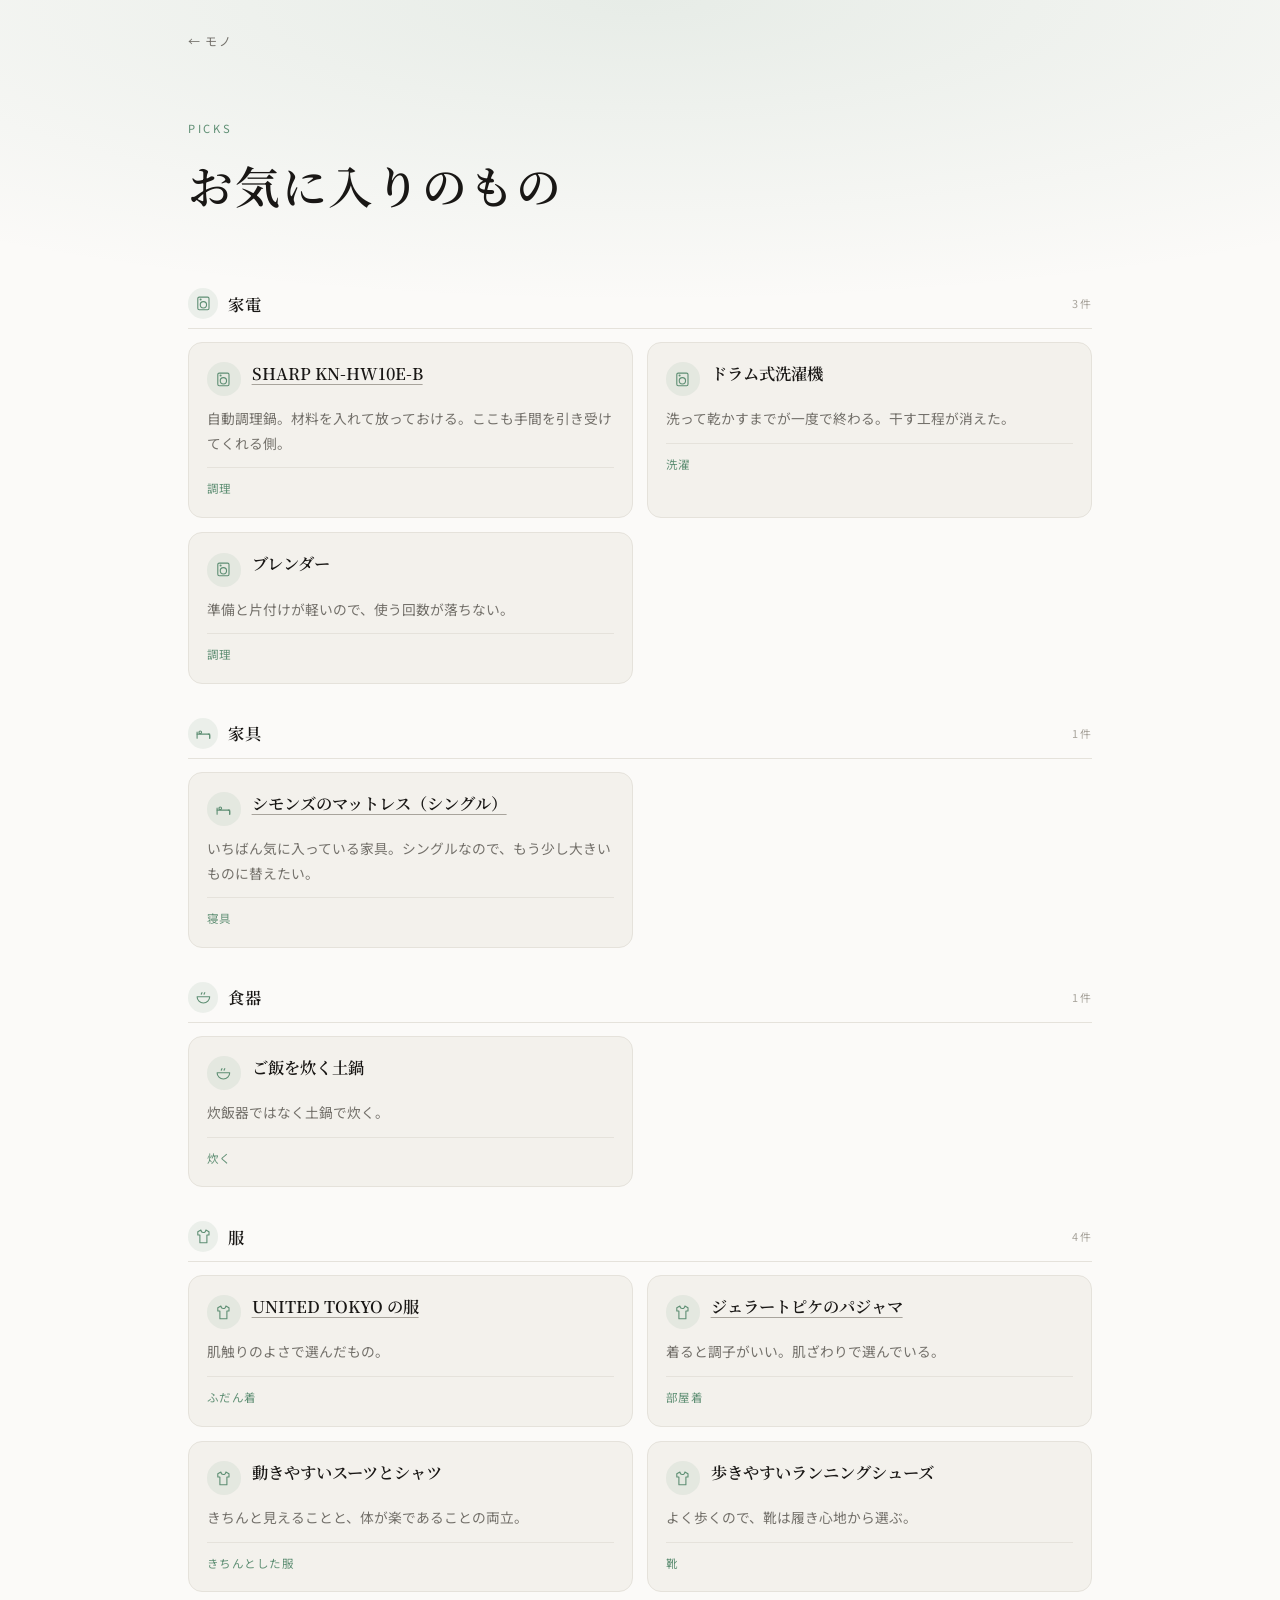
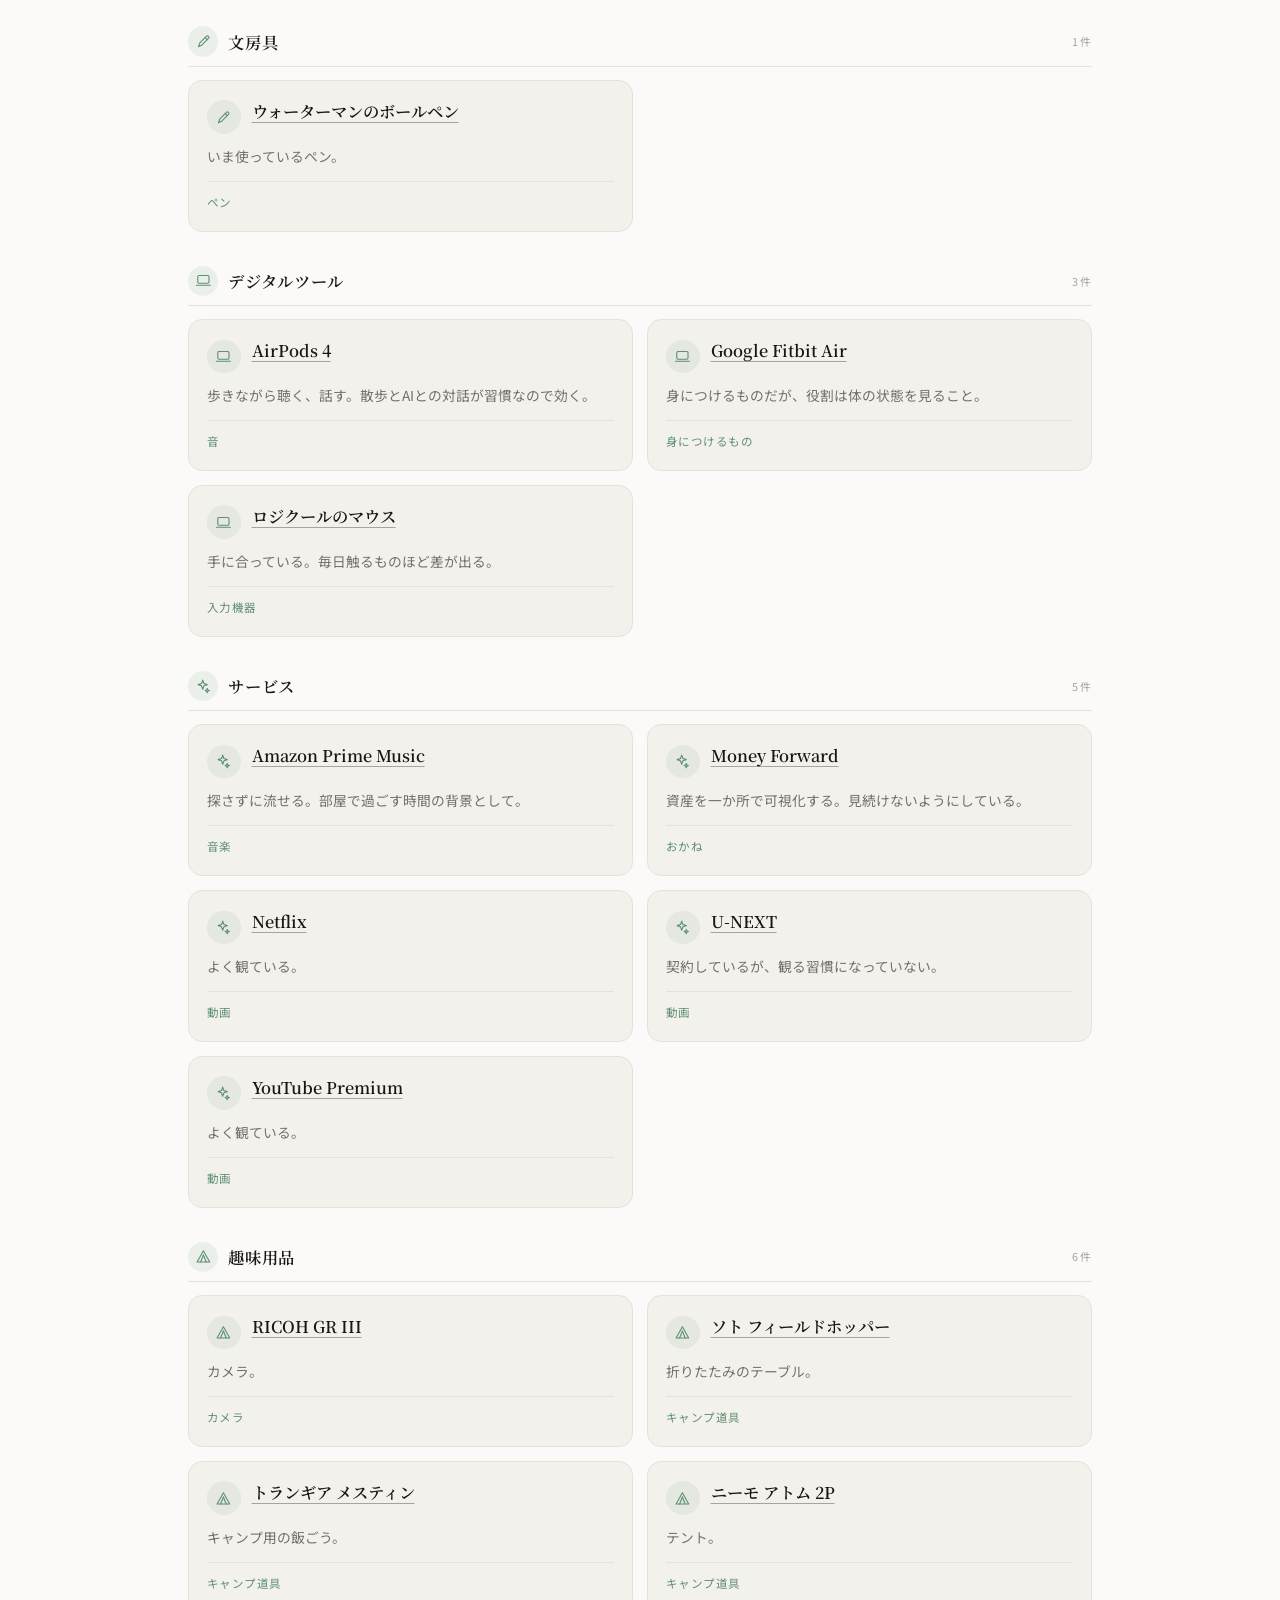
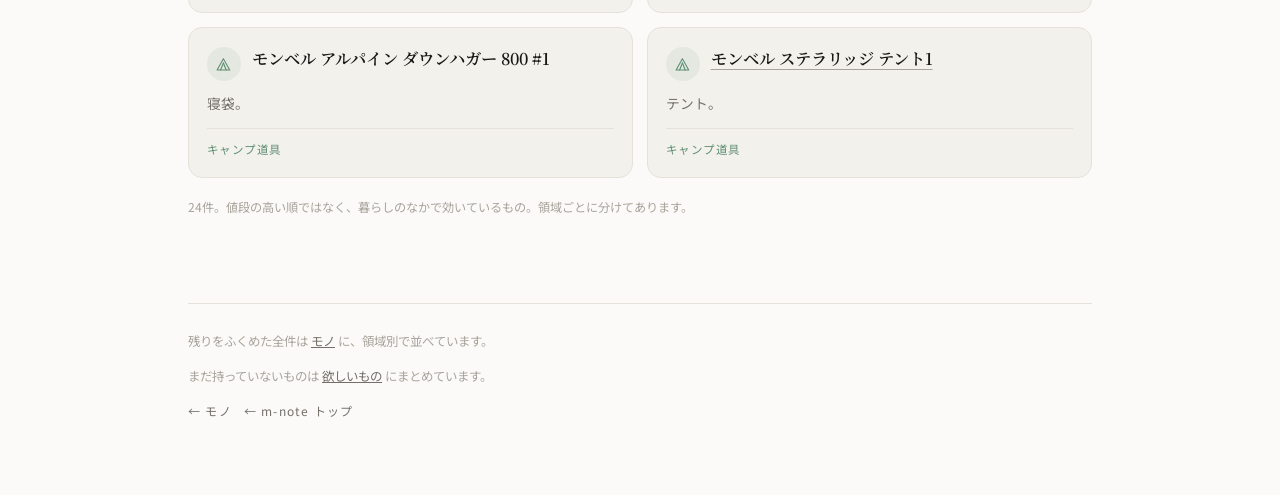
==== picks.html @ ff9fb0ae "モノの三枚組にする（持っている／お気に入り／欲しい） お気に入り一枚だったものを、index（持っているもの）・picks（お気に入りのもの）・ want（欲しいもの）の三枚に分けた。株主優待と同じ型" ====
<!DOCTYPE html>
<html lang="ja">
<head>
<meta charset="UTF-8">
<meta name="viewport" content="width=device-width, initial-scale=1">
<title>お気に入りのもの｜モノ</title>
<meta name="description" content="持っているもののうち、とくに気に入っているもの。洗濯機、マットレス、パジャマ、キャンプ道具。">
<link rel="preconnect" href="https://fonts.googleapis.com">
<link rel="preconnect" href="https://fonts.gstatic.com" crossorigin>
<link href="https://fonts.googleapis.com/css2?family=Noto+Sans+JP:wght@400;500;700&family=Noto+Serif+JP:wght@500;600;700&display=swap" rel="stylesheet">
<link rel="stylesheet" href="style.css?v=2e4c2b9a">
</head>
<body>
<!-- アイコンは線画のまま埋め込んでおく。外から取りに行かないので表示が遅れない。
     三枚とも同じ束を持たせる。一枚だけ足し忘れると、そのページの丸だけが空になる。
     足し忘れは build_items.py の check_icons が見つけて止める。 -->
<svg width="0" height="0" style="position:absolute" aria-hidden="true" focusable="false"><defs>
  <symbol id="ic-grid" viewBox="0 0 24 24">
    <rect x="3.5" y="3.5" width="7.2" height="7.2" rx="1.5"/>
    <rect x="13.3" y="3.5" width="7.2" height="7.2" rx="1.5"/>
    <rect x="3.5" y="13.3" width="7.2" height="7.2" rx="1.5"/>
    <rect x="13.3" y="13.3" width="7.2" height="7.2" rx="1.5"/></symbol>
  <symbol id="ic-calendar" viewBox="0 0 24 24">
    <rect x="3.4" y="5.2" width="17.2" height="15.4" rx="2.4"/>
    <path d="M3.4 10h17.2M8.4 3.4v3.6M15.6 3.4v3.6"/></symbol>
  <symbol id="ic-heart" viewBox="0 0 24 24">
    <path d="M12 20.2S3.6 15.3 3.6 9.6A4.6 4.6 0 0 1 12 7a4.6 4.6 0 0 1 8.4 2.6c0 5.7-8.4 10.6-8.4 10.6z"/></symbol>
  <symbol id="ic-bookmark" viewBox="0 0 24 24">
    <path d="M6.4 3.8h11.2v16.8L12 16.4l-5.6 4.2z"/></symbol>
  <symbol id="ic-info" viewBox="0 0 24 24">
    <circle cx="12" cy="12" r="8.6"/><path d="M12 11.4v5M12 7.8h.01"/></symbol>
  <symbol id="ic-book" viewBox="0 0 24 24">
    <path d="M12 7.6C12 6 10 4.6 6.6 4.6H3.6v13h3.5c2.9 0 4.9 1.2 4.9 2.4"/>
    <path d="M12 7.6C12 6 14 4.6 17.4 4.6h3v13h-3.5c-2.9 0-4.9 1.2-4.9 2.4"/><path d="M12 7.6V20"/></symbol>
<symbol id="ic-washer" viewBox="0 0 24 24"><rect x="4" y="3" width="16" height="18" rx="2"/><circle cx="12" cy="14" r="4.5"/><circle cx="8" cy="6.5" r=".7"/></symbol>
<symbol id="ic-blender" viewBox="0 0 24 24"><path d="M7 3h10l-1.4 8H8.4z"/><path d="M10 11v3h4v-3"/><rect x="8" y="14" width="8" height="7" rx="1.5"/></symbol>
<symbol id="ic-pot" viewBox="0 0 24 24"><path d="M4 9h16v7a4 4 0 0 1-4 4H8a4 4 0 0 1-4-4z"/><path d="M3 8h18"/><path d="M12 4v3"/></symbol>
<symbol id="ic-bowl" viewBox="0 0 24 24"><path d="M3 11h18a9 9 0 0 1-18 0z"/><path d="M9 7.5c0-1 1-1.4 1-2.5"/><path d="M13 7.5c0-1 1-1.4 1-2.5"/></symbol>
<symbol id="ic-mestin" viewBox="0 0 24 24"><rect x="3" y="7" width="14" height="11" rx="2"/><path d="M17 10h4v5h-4"/><path d="M6 7V5h8v2"/></symbol>
<symbol id="ic-bed" viewBox="0 0 24 24"><path d="M3 19v-9"/><path d="M3 13h18v6"/><path d="M21 19v-4a2 2 0 0 0-2-2"/><circle cx="7.5" cy="10.5" r="1.9"/></symbol>
<symbol id="ic-shirt" viewBox="0 0 24 24"><path d="M8.5 3 4 5.5V10h3v11h10V10h3V5.5L15.5 3a3.5 3.5 0 0 1-7 0z"/></symbol>
<symbol id="ic-hanger" viewBox="0 0 24 24"><path d="M12 8a2.2 2.2 0 1 1 2.2-2.2"/><path d="M12 8v2.2"/><path d="M12 10.2 20 16H4z"/></symbol>
<symbol id="ic-shoe" viewBox="0 0 24 24"><path d="M3 17h11l3.5-3 3.5 1v2a2 2 0 0 1-2 2H3z"/><path d="M3 17v-6h3l2 2"/></symbol>
<symbol id="ic-pen" viewBox="0 0 24 24"><path d="M5 19.5 7 14l9.2-9.2a2.1 2.1 0 0 1 3 3L10 17z"/><path d="M14.5 6.5 17.5 9.5"/></symbol>
<symbol id="ic-phone" viewBox="0 0 24 24"><rect x="7" y="2" width="10" height="20" rx="2.6"/><path d="M10.5 5.2h3"/></symbol>
<symbol id="ic-laptop" viewBox="0 0 24 24"><rect x="4" y="5" width="16" height="11" rx="1.6"/><path d="M2 19h20"/></symbol>
<symbol id="ic-mouse" viewBox="0 0 24 24"><rect x="7" y="3" width="10" height="18" rx="5"/><path d="M12 7v3.5"/></symbol>
<symbol id="ic-earbuds" viewBox="0 0 24 24"><circle cx="8" cy="7" r="3"/><path d="M8 10v9"/><circle cx="16" cy="7" r="3"/><path d="M16 10v9"/></symbol>
<symbol id="ic-watch" viewBox="0 0 24 24"><rect x="7" y="7" width="10" height="10" rx="3"/><path d="M9.5 7V4h5v3"/><path d="M9.5 17v3h5v-3"/></symbol>
<symbol id="ic-sparkle" viewBox="0 0 24 24"><path d="M11 3l1.7 4.8L17.5 9.5l-4.8 1.7L11 16l-1.7-4.8L4.5 9.5l4.8-1.7z"/><path d="M17.5 15l.8 2.2 2.2.8-2.2.8-.8 2.2-.8-2.2-2.2-.8 2.2-.8z"/></symbol>
<symbol id="ic-play" viewBox="0 0 24 24"><rect x="3" y="5" width="18" height="14" rx="2"/><path d="M10.5 9.3 15 12l-4.5 2.7z"/></symbol>
<symbol id="ic-music" viewBox="0 0 24 24"><path d="M9 18V6l10-2.2V16"/><circle cx="7" cy="18" r="2"/><circle cx="17" cy="16" r="2"/></symbol>
<symbol id="ic-chart" viewBox="0 0 24 24"><path d="M3 20h18"/><path d="M6 20v-7"/><path d="M12 20V5"/><path d="M18 20v-10"/></symbol>
<symbol id="ic-tent" viewBox="0 0 24 24"><path d="M12 4 3 20h18z"/><path d="M12 10 8 20"/><path d="M12 10l4 10"/></symbol>
<symbol id="ic-sleepbag" viewBox="0 0 24 24"><path d="M12 3a4.5 4.5 0 0 0-4.5 4.5V17a4.5 4.5 0 0 0 9 0V7.5A4.5 4.5 0 0 0 12 3z"/><path d="M7.5 13h9"/><path d="M12 21.5v-.5"/></symbol>
<symbol id="ic-table" viewBox="0 0 24 24"><path d="M3 10h18"/><path d="M6 10v8"/><path d="M18 10v8"/><path d="M5 10 7 7h10l2 3"/></symbol>
<symbol id="ic-camera" viewBox="0 0 24 24"><rect x="3" y="7" width="18" height="13" rx="2"/><circle cx="12" cy="13.5" r="3.8"/><path d="M8.5 7 10 4.5h4L15.5 7"/></symbol>
<symbol id="ic-bird" viewBox="0 0 24 24"><circle cx="13" cy="7.5" r="3.4"/><path d="M16.2 8.6 21 10l-4.8 1.8"/><path d="M12 10.8c-2.6 1.3-3.4 4.6-3.4 9.2"/><path d="M7 20h5"/></symbol>
<symbol id="ic-cup" viewBox="0 0 24 24"><path d="M5 8h11v7a4 4 0 0 1-4 4H9a4 4 0 0 1-4-4z"/><path d="M16 10.5h1.6a2.4 2.4 0 0 1 0 4.8H16"/></symbol>
<symbol id="ic-charm" viewBox="0 0 24 24"><path d="M7 8h10v11a2 2 0 0 1-2 2H9a2 2 0 0 1-2-2z"/><path d="M9.5 8V6a2.5 2.5 0 0 1 5 0v2"/><path d="M12 12v3.5"/></symbol>
<symbol id="ic-robot" viewBox="0 0 24 24"><rect x="4" y="7" width="16" height="12" rx="1.6"/><circle cx="9.3" cy="12" r="1.2"/><circle cx="14.7" cy="12" r="1.2"/><path d="M9.5 16h5"/><path d="M8 7V5h8v2"/></symbol>
<symbol id="ic-orb" viewBox="0 0 24 24"><circle cx="12" cy="13" r="7"/><path d="M8.8 10.2a4.5 4.5 0 0 1 3.2-2.1"/><path d="M9 21h6"/></symbol>
<symbol id="ic-tree" viewBox="0 0 24 24"><circle cx="12" cy="8.5" r="5"/><path d="M12 13.5V21"/><path d="M12 17.5 9 15"/><path d="M12 16l3-2.5"/><path d="M9.5 21h5"/></symbol>
<symbol id="ic-bath" viewBox="0 0 24 24"><path d="M3 12h18v3a4 4 0 0 1-4 4H7a4 4 0 0 1-4-4z"/><path d="M6 12V6.5a2.2 2.2 0 0 1 4.4 0"/><path d="M7 19l-1 2"/><path d="M17 19l1 2"/></symbol>
<symbol id="ic-film" viewBox="0 0 24 24"><rect x="3" y="5" width="18" height="14" rx="2"/><path d="M7.5 5v14"/><path d="M16.5 5v14"/><path d="M3 9.5h4.5"/><path d="M3 14.5h4.5"/><path d="M16.5 9.5H21"/><path d="M16.5 14.5H21"/></symbol>
<symbol id="ic-plug" viewBox="0 0 24 24"><path d="M9 3v5"/><path d="M15 3v5"/><path d="M6 8h12v2.5a6 6 0 0 1-12 0z"/><path d="M12 16.5V21"/></symbol>
<symbol id="ic-star" viewBox="0 0 24 24"><path d="M12 3.5l2.6 5.5 6 .8-4.3 4.2 1 6-5.3-2.8-5.3 2.8 1-6L3.4 9.8l6-.8z"/></symbol>
<symbol id="ic-pin" viewBox="0 0 24 24"><path d="M12 21s6.8-6 6.8-11A6.8 6.8 0 1 0 5.2 10c0 5 6.8 11 6.8 11z"/><circle cx="12" cy="10" r="2.6"/></symbol>
</defs></svg>

<div class="wrap">
  <div class="top"><a class="back" href="./">← モノ</a></div>

  <header class="hero">
    <p class="eyebrow">PICKS</p>
    <h1>お気に入りのもの</h1>
  </header>

  <section id="picks">
    <div class="cats" data-picks><p class="empty">読み込み中…</p></div>
    <p class="aside"><span data-count="picks"></span>。値段の高い順ではなく、暮らしのなかで効いているもの。領域ごとに分けてあります。</p>
  </section>
  <footer>
    <p>残りをふくめた全件は <a href="./">モノ</a> に、領域別で並べています。</p>
    <p>まだ持っていないものは <a href="want.html">欲しいもの</a> にまとめています。</p>
    <p><a class="back" href="./">← モノ</a>　<a class="back" href="../">← m-note トップ</a></p>
  </footer>
</div>
<script src="app.js?v=2e4c2b9a"></script>
</body>
</html>
---- style.css ----
/* モノのページ共通の見た目。index.html・picks.html・want.html が読む。
   色をここ一箇所で持つことで、三枚のページがずれないようにしている。
   株主優待の style.css を雛形にして、色だけこのセクションのものに替えた。 */
:root{
  --bg:#fbfaf8; --ink:#191715; --muted:#73706a; --faint:#a8a49c;
  --line:#e5e2db; --card:#f3f1ec; --accent:#5f8f74;
  --wash:rgba(95,143,116,.13); --tint:rgba(95,143,116,.10);
}
@media (prefers-color-scheme: dark){
  :root:not([data-theme="light"]){
    --bg:#100f0e; --ink:#efece7; --muted:#918c84; --faint:#5c5852;
  --line:#262421; --card:#181614; --accent:#8cbfa4;
  --wash:rgba(140,191,164,.10); --tint:rgba(140,191,164,.14);
  }
}
:root[data-theme="dark"]{
  --bg:#100f0e; --ink:#efece7; --muted:#918c84; --faint:#5c5852;
  --line:#262421; --card:#181614; --accent:#8cbfa4;
  --wash:rgba(140,191,164,.10); --tint:rgba(140,191,164,.14);
}
*{box-sizing:border-box}
/* 地色は html に置く。そうしないと body の背景が canvas に持ち上がり、
   下のにじみの位置が本文の箱からずれる */
html{background:var(--bg)}
/* 見出しのうしろに暖色のにじみを一枚。読み進めると消える薄さで敷く */
body{margin:0;color:var(--ink);font-family:"Noto Sans JP",system-ui,sans-serif;
  font-size:16px;line-height:1.9;-webkit-font-smoothing:antialiased;
  background:radial-gradient(120% 420px at 50% 0,var(--wash),transparent 72%) no-repeat}
a{color:inherit}
.wrap{max-width:60rem;margin:0 auto;padding:0 16px}
@media (min-width:640px){.wrap{padding:0 28px}}

/* アイコンは文字に連れて大きくなる。閲覧者が文字を大きくしても釣り合いが崩れない */
.ic{width:1.15em;height:1.15em;flex:0 0 auto;fill:none;stroke:currentColor;
  stroke-width:1.6;stroke-linecap:round;stroke-linejoin:round}

.top{padding:24px 0 0}
.back{font-size:.75rem;letter-spacing:.1em;color:var(--muted);text-decoration:none}
.back:hover{color:var(--ink)}

header.hero{padding:64px 0 10px}
.eyebrow{font-size:.7rem;letter-spacing:.24em;color:var(--accent);margin:0 0 14px}
h1{font-family:"Noto Serif JP",serif;font-weight:600;font-size:clamp(2rem,6vw,2.8rem);line-height:1.4;margin:0 0 6px;letter-spacing:.04em}

/* 目次は丸いつまみ。触れると色が出る */
.toc{list-style:none;margin:34px 0 0;padding:0;display:flex;flex-wrap:wrap;gap:9px}
.toc a{display:inline-flex;align-items:center;gap:7px;font-size:.8rem;color:var(--muted);
  text-decoration:none;background:var(--card);border:1px solid var(--line);
  border-radius:999px;padding:7px 15px 7px 13px;line-height:1.5;
  transition:color .15s,border-color .15s,background .15s}
.toc a .ic{color:var(--accent);opacity:.75}
.toc a:hover,.toc a:focus-visible{color:var(--accent);border-color:var(--accent);background:var(--tint)}

section{padding:56px 0 0}
.cat-h{display:flex;align-items:center;gap:10px;margin:0 0 4px}
.cat-h .ic{color:var(--accent)}
.cat-h h2{font-family:"Noto Serif JP",serif;font-weight:600;font-size:1.3rem;letter-spacing:.04em;margin:0}
.cat-h .en{font-size:.64rem;letter-spacing:.2em;color:var(--faint)}
.cat-h .n{margin-left:auto;font-size:.68rem;letter-spacing:.12em;color:var(--faint)}
.cat-rule{height:1px;background:var(--line);margin:0 0 22px}

/* お気に入り優待 */
.picks{display:grid;grid-template-columns:1fr;gap:14px}
@media (min-width:620px){.picks{grid-template-columns:repeat(2,1fr)}}
.pick{background:var(--card);border:1px solid var(--line);border-radius:14px;padding:18px 18px 16px;
  transition:transform .18s,border-color .18s}
.pick:hover{transform:translateY(-2px);border-color:var(--accent)}
@media (prefers-reduced-motion:reduce){.pick{transition:none}.pick:hover{transform:none}}
.pick .hd{display:flex;gap:11px;align-items:flex-start}
/* アイコンの丸座布団。アクセントをごく薄く敷いたもの */
.badge{width:2.1em;height:2.1em;border-radius:50%;background:var(--tint);color:var(--accent);
  display:grid;place-items:center;flex:0 0 auto;margin-top:.1em}
.badge .ic{width:1.05em;height:1.05em}
.pick .ttl{display:flex;flex-wrap:wrap;gap:0 8px;align-items:baseline;min-width:0}
.pick .ttl > *{max-width:100%}
.pick b{font-family:"Noto Serif JP",serif;font-weight:600;font-size:1.02rem;line-height:1.5}
.pick .code{font-size:.68rem;letter-spacing:.08em;color:var(--faint);font-variant-numeric:tabular-nums}
.pick .what{flex:0 0 100%;margin:2px 0 0;font-size:.82rem;color:var(--accent);letter-spacing:.02em}
.pick .memo{margin:10px 0 0;font-size:.86rem;color:var(--muted);line-height:1.8}
.pick .meta{margin:12px 0 0;padding:10px 0 0;border-top:1px solid var(--line);
  font-size:.72rem;color:var(--faint);letter-spacing:.04em;display:flex;flex-wrap:wrap;gap:4px 14px}
/* 細目からトップのジャンル別へ。線は触れたときだけ出す */
.pick .meta .gl{color:var(--accent);text-decoration:none;
  border-bottom:1px solid transparent;transition:border-color .15s}
.pick .meta .gl:hover,.pick .meta .gl:focus-visible{border-bottom-color:var(--accent)}

/* 優待カテゴリごとの節。節のなかはお気に入りと同じ二列の並び */
.cats{display:grid;grid-template-columns:1fr;gap:34px}
.cg .cgh{display:flex;align-items:center;gap:10px;margin:0 0 13px;
  padding:0 0 9px;border-bottom:1px solid var(--line)}
.cg .cgh .badge{width:1.9em;height:1.9em;margin:0}
.cg .cgh h3{font-family:"Noto Serif JP",serif;font-weight:600;font-size:1.02rem;
  letter-spacing:.04em;margin:0;line-height:1.6}
.cg .cgh .n{margin-left:auto;font-size:.68rem;letter-spacing:.12em;color:var(--faint);
  font-variant-numeric:tabular-nums;flex:0 0 auto}

/* ジャンル別 */
.uses{display:grid;grid-template-columns:1fr;gap:14px}
@media (min-width:720px){.uses{grid-template-columns:repeat(2,1fr)}}
.use{background:var(--card);border:1px solid var(--line);border-radius:14px;padding:18px}
.use .uh{display:flex;align-items:center;gap:11px}
.use .ut{display:flex;flex-wrap:wrap;align-items:baseline;gap:0 9px;min-width:0}
.use .ut b{font-family:"Noto Serif JP",serif;font-weight:600;font-size:1.05rem;letter-spacing:.04em}
.use .uen{font-size:.6rem;letter-spacing:.18em;color:var(--faint)}
.use .uh .n{margin-left:auto;font-size:.68rem;letter-spacing:.12em;color:var(--faint);flex:0 0 auto}
/* 持っている件数のうしろに、欲しい件数。無い領域には出さない */
.use .uh .wn{color:var(--accent);margin-left:7px}
/* 持っている件数が無いときは、欲しい件数だけが右端に来る */
.use .uh .wn.solo{margin-left:0}
.use .none{margin:13px 0 0;padding:12px 0 0;border-top:1px solid var(--line);
  font-size:.8rem;color:var(--muted)}
/* 細目は左の列に揃える。.sub を display:contents にして、dt と dd を
   そのまま dl のグリッドに流し込むと、カードごとに左の列幅が揃う */
.use .subs{margin:13px 0 0;padding:12px 0 0;border-top:1px solid var(--line);
  display:grid;grid-template-columns:max-content 1fr;gap:8px 14px}
.use .sub{display:contents}
.use dt{font-size:.76rem;color:var(--accent);letter-spacing:.02em;line-height:1.8;white-space:nowrap}
.use dd{margin:0;font-size:.8rem;line-height:1.8}
/* 社名の区切りは読点。社名自体が「・」を含むので中黒では切れ目が分からない */
.use dd .un + .un::before{content:"、";color:var(--faint)}
/* ここは横に流すだけなので、短い社名まで途中で折る必要はない */
.use dd a.kb{overflow-wrap:break-word}
/* 幅が狭いと二列では細目名が潰れるので、細目名を上に積む */
@media (max-width:430px){
  .use .subs{grid-template-columns:1fr;gap:2px}
  .use dd{margin:0 0 9px}
  .use dd:last-child{margin:0}
}
.aside{margin:18px 0 0;font-size:.76rem;color:var(--faint);line-height:1.85}

/* 届く月 */
.month{border-top:1px solid var(--line);padding:16px 0}
.month:last-child{border-bottom:1px solid var(--line)}
/* 月名のうしろに棒と件数。棒は余った幅のなかで伸ばすので、何件あってもはみ出さない */
.month .mh{display:grid;grid-template-columns:auto 1fr;align-items:center;gap:12px;margin:0 0 2px}
.month .mn{font-family:"Noto Serif JP",serif;font-weight:600;font-size:1.05rem;letter-spacing:.06em;
  min-width:3.2em;font-variant-numeric:tabular-nums}
.month .track{display:flex;align-items:center;gap:10px;min-width:0}
.month .bar{flex:0 0 auto;height:3px;max-width:86%;background:var(--accent);opacity:.45;border-radius:2px}
.month .mc{font-size:.7rem;color:var(--faint);letter-spacing:.1em;font-variant-numeric:tabular-nums}
.month ul{list-style:none;margin:8px 0 0;padding:0;display:grid;grid-template-columns:1fr;gap:2px 20px}
@media (min-width:560px){.month ul{grid-template-columns:repeat(2,1fr)}}
@media (min-width:880px){.month ul{grid-template-columns:repeat(3,1fr)}}
/* 社名と中身は横に並べるが、入りきらないときは社名を途中で折らずに中身を下へ送る */
.month li{font-size:.85rem;line-height:1.75;color:var(--ink);
  display:flex;flex-wrap:wrap;gap:0 7px;align-items:baseline}
.month li > *{flex:0 0 auto;max-width:100%}
/* 行頭の小さなアイコンは社名と同じ塊に入れておく。社名が折れても離れない */
.month li .mi{width:.95em;height:.95em;color:var(--faint);vertical-align:-.1em;margin-right:5px}
.month li .w{color:var(--muted);font-size:.78rem}
.month.none .mn{color:var(--faint)}


/* 読むときの注意。ふだんは一行に畳んでおく */
.caution{background:var(--card);border:1px solid var(--line);border-radius:14px}
.caution summary{list-style:none;cursor:pointer;padding:15px 20px;display:flex;align-items:center;gap:10px;
  font-family:"Noto Serif JP",serif;font-weight:600;font-size:1.02rem;letter-spacing:.04em}
.caution summary::-webkit-details-marker{display:none}
.caution summary .ic{color:var(--accent)}
.caution summary .cue{margin-left:auto;font-size:.7rem;letter-spacing:.1em;color:var(--faint);
  font-family:"Noto Sans JP",sans-serif;font-weight:400}
.caution:not([open]) summary .cue::after{content:"ひらく"}
.caution[open] summary .cue::after{content:"とじる"}
.caution .cbody{padding:2px 20px 18px}
.caution p{margin:0 0 .9em;font-size:.86rem;color:var(--muted);line-height:1.85}
.caution p:last-child{margin:0}
.caution strong{color:var(--ink);font-weight:500}

.empty{color:var(--faint);font-size:.86rem;margin:0}

/* 社名から優待情報サイトの銘柄ページへ。線は薄く敷いておき、触れると色が出る */
/* 長い社名は「・」で折る。区切りが無いものだけ、やむをえず途中で折る */
a.kb{word-break:keep-all;overflow-wrap:anywhere;
  color:inherit;text-decoration:underline;text-decoration-color:var(--faint);
  text-decoration-thickness:1px;text-underline-offset:.26em;text-decoration-skip-ink:none;
  transition:color .15s,text-decoration-color .15s}
a.kb:hover,a.kb:focus-visible{color:var(--accent);text-decoration-color:var(--accent)}

footer{margin:84px 0 0;padding:26px 0 60px;border-top:1px solid var(--line)}
footer p{font-size:.78rem;color:var(--faint);line-height:1.85;margin:0 0 12px}
footer a{color:var(--muted)}

/* 写真があるものは、アイコンのかわりに写真を出す（images/<slug>.jpg）。
   写真の有無は build_items.py がファイルを見て決める。 */
.badge.shot{padding:0;overflow:hidden}
.badge.shot img{width:100%;height:100%;object-fit:cover;display:block;border-radius:inherit}
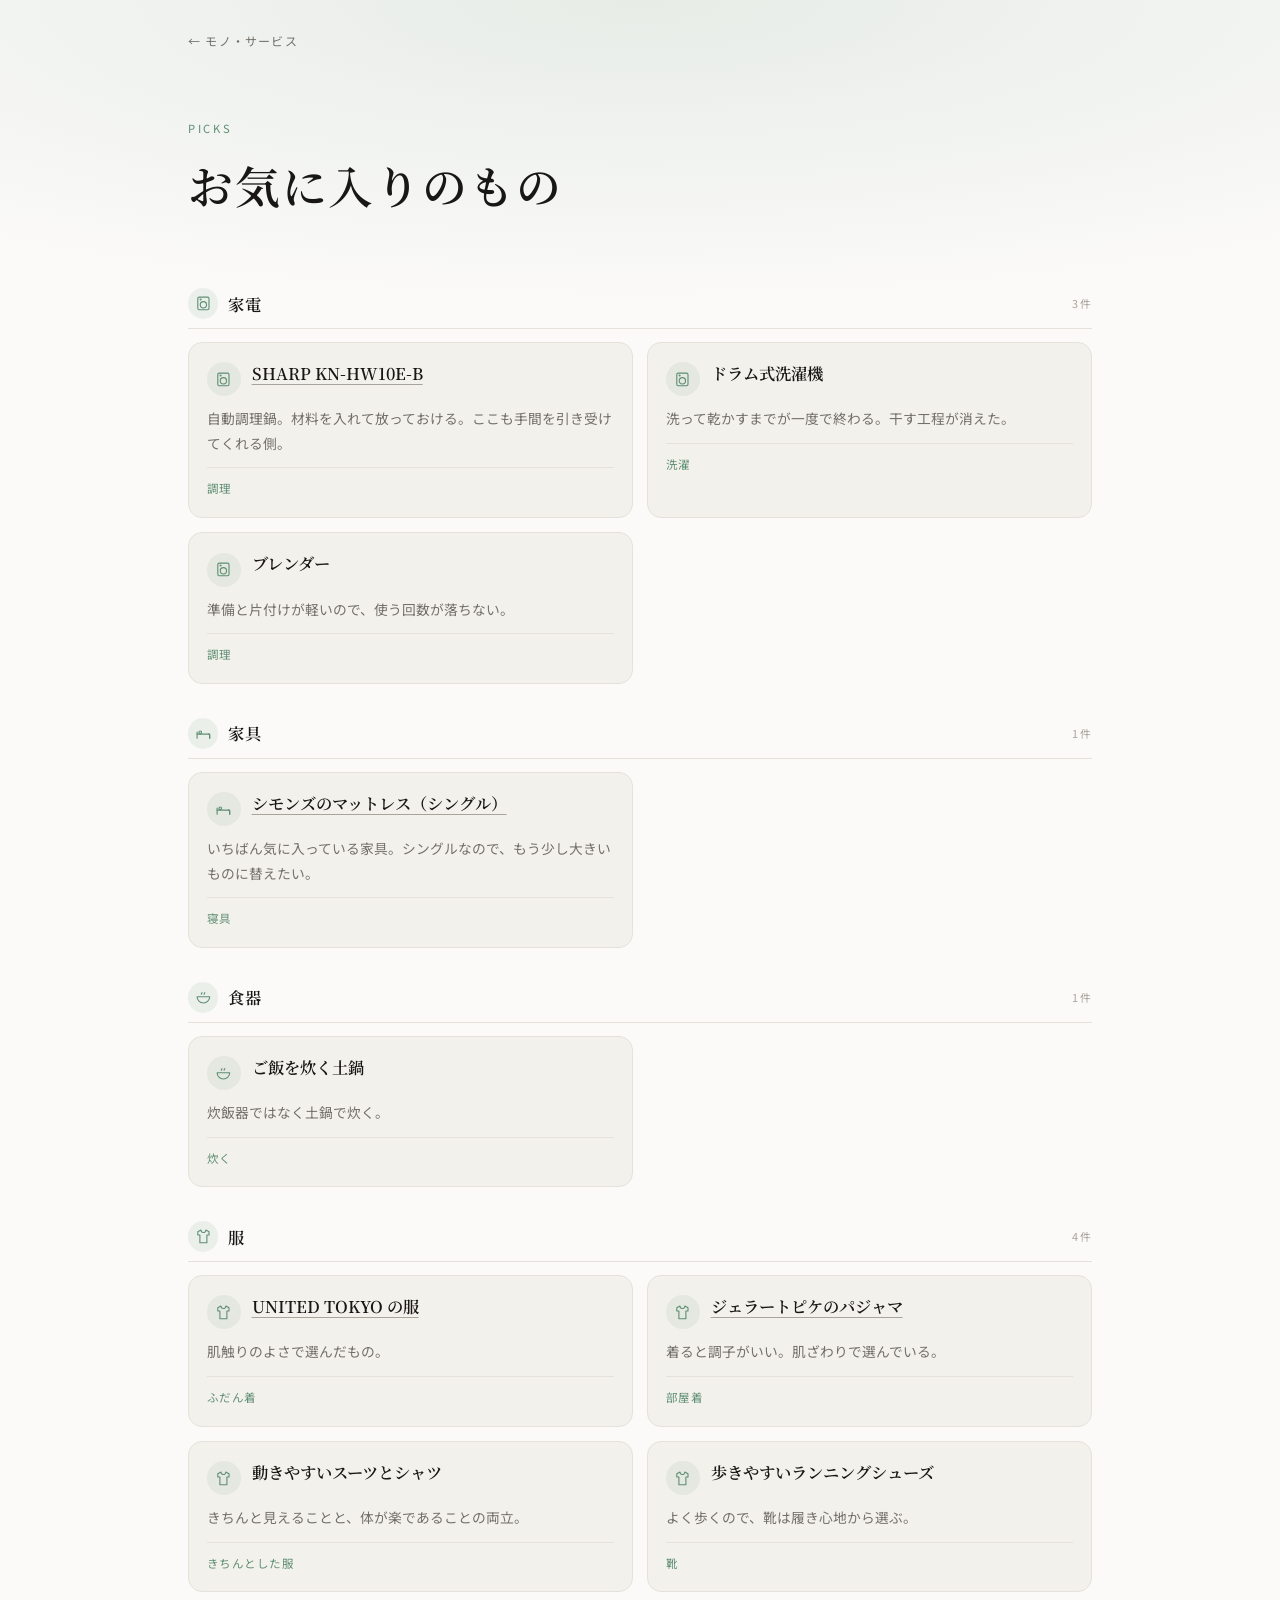
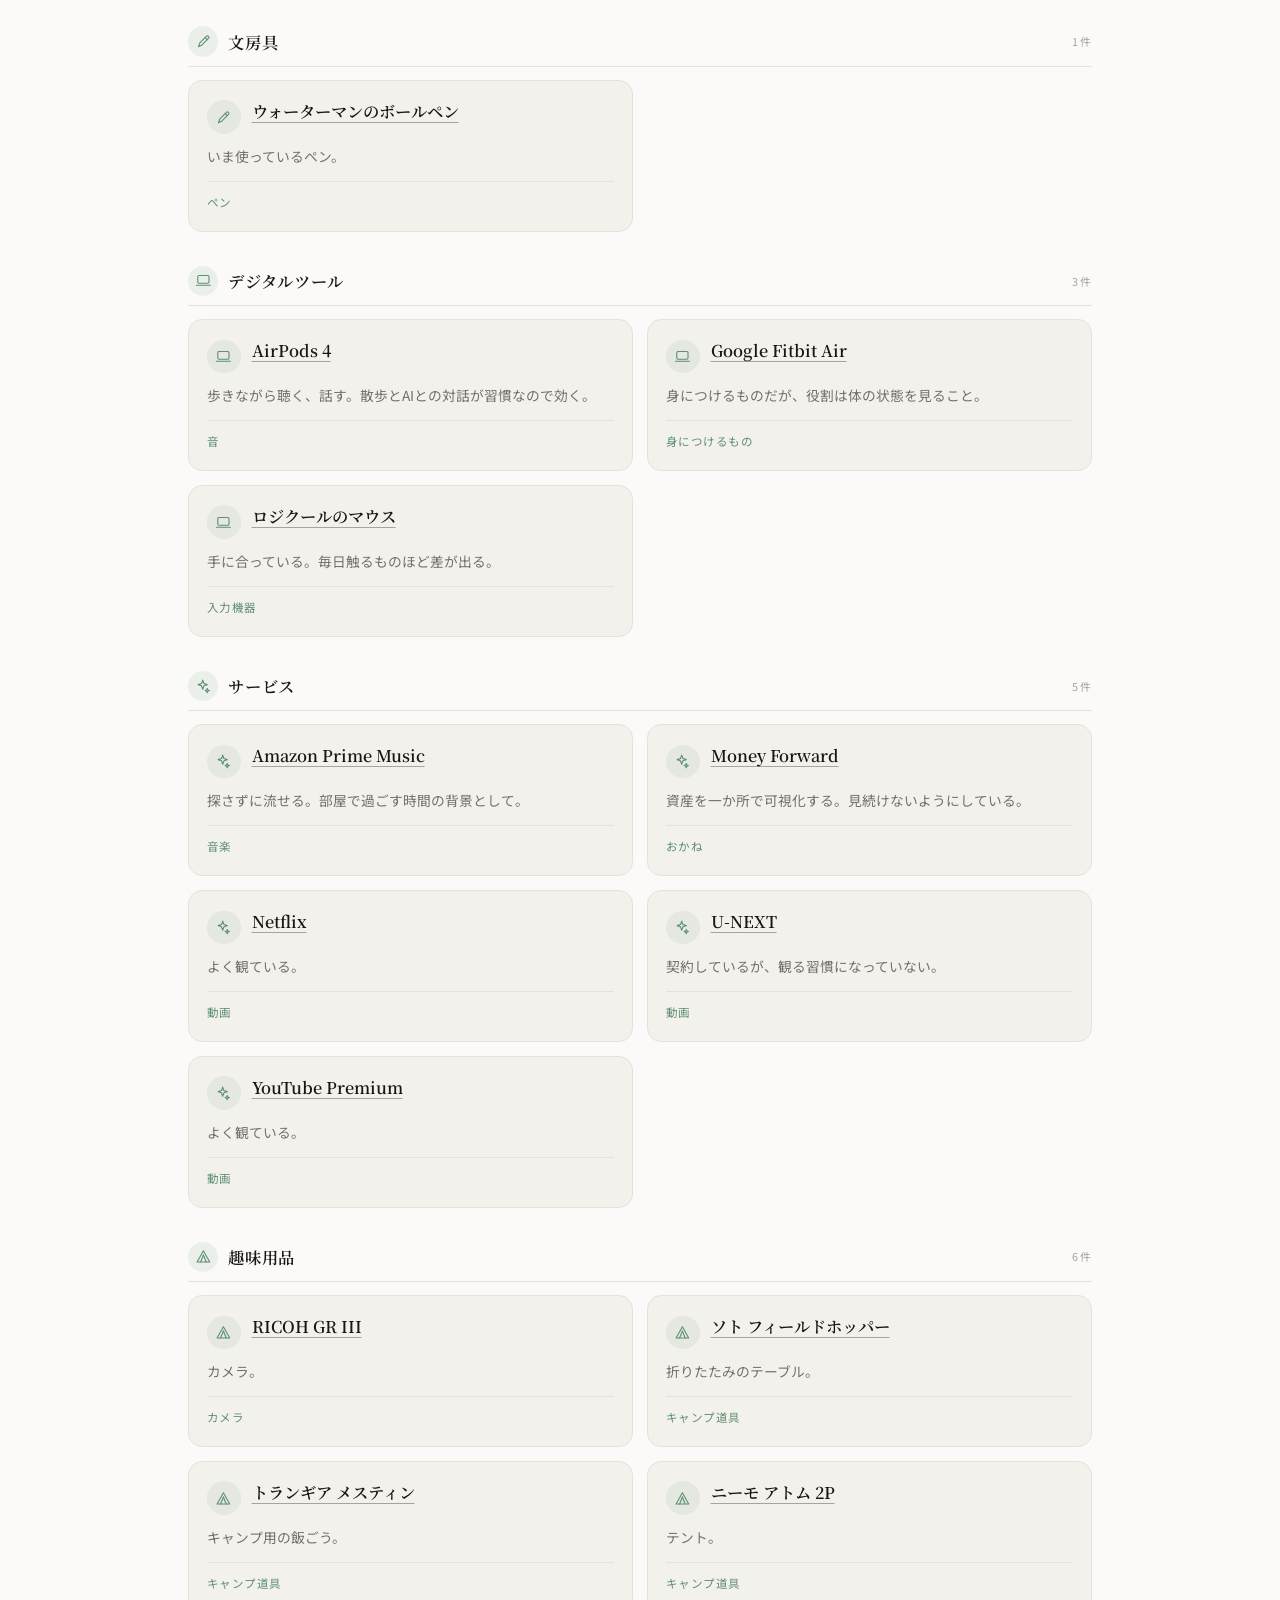
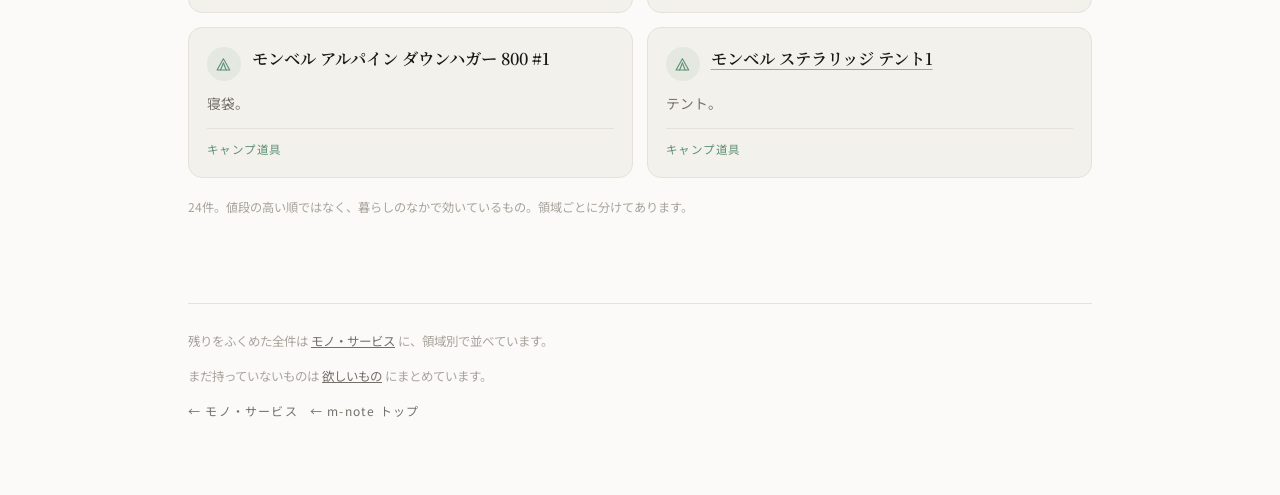
==== commit 419b852c: "セクション名をモノ・サービスにする Co-Authored-By: Claude Opus 5 <noreply@anthropic.com>" ====
--- a/picks.html
+++ b/picks.html
@@ -3,7 +3,7 @@
 <head>
 <meta charset="UTF-8">
 <meta name="viewport" content="width=device-width, initial-scale=1">
-<title>お気に入りのもの｜モノ</title>
+<title>お気に入りのもの｜モノ・サービス</title>
 <meta name="description" content="持っているもののうち、とくに気に入っているもの。洗濯機、マットレス、パジャマ、キャンプ道具。">
 <link rel="preconnect" href="https://fonts.googleapis.com">
 <link rel="preconnect" href="https://fonts.gstatic.com" crossorigin>
@@ -69,7 +69,7 @@
 </defs></svg>
 
 <div class="wrap">
-  <div class="top"><a class="back" href="./">← モノ</a></div>
+  <div class="top"><a class="back" href="./">← モノ・サービス</a></div>
 
   <header class="hero">
     <p class="eyebrow">PICKS</p>
@@ -81,9 +81,9 @@
     <p class="aside"><span data-count="picks"></span>。値段の高い順ではなく、暮らしのなかで効いているもの。領域ごとに分けてあります。</p>
   </section>
   <footer>
-    <p>残りをふくめた全件は <a href="./">モノ</a> に、領域別で並べています。</p>
+    <p>残りをふくめた全件は <a href="./">モノ・サービス</a> に、領域別で並べています。</p>
     <p>まだ持っていないものは <a href="want.html">欲しいもの</a> にまとめています。</p>
-    <p><a class="back" href="./">← モノ</a>　<a class="back" href="../">← m-note トップ</a></p>
+    <p><a class="back" href="./">← モノ・サービス</a>　<a class="back" href="../">← m-note トップ</a></p>
   </footer>
 </div>
 <script src="app.js?v=2e4c2b9a"></script>
